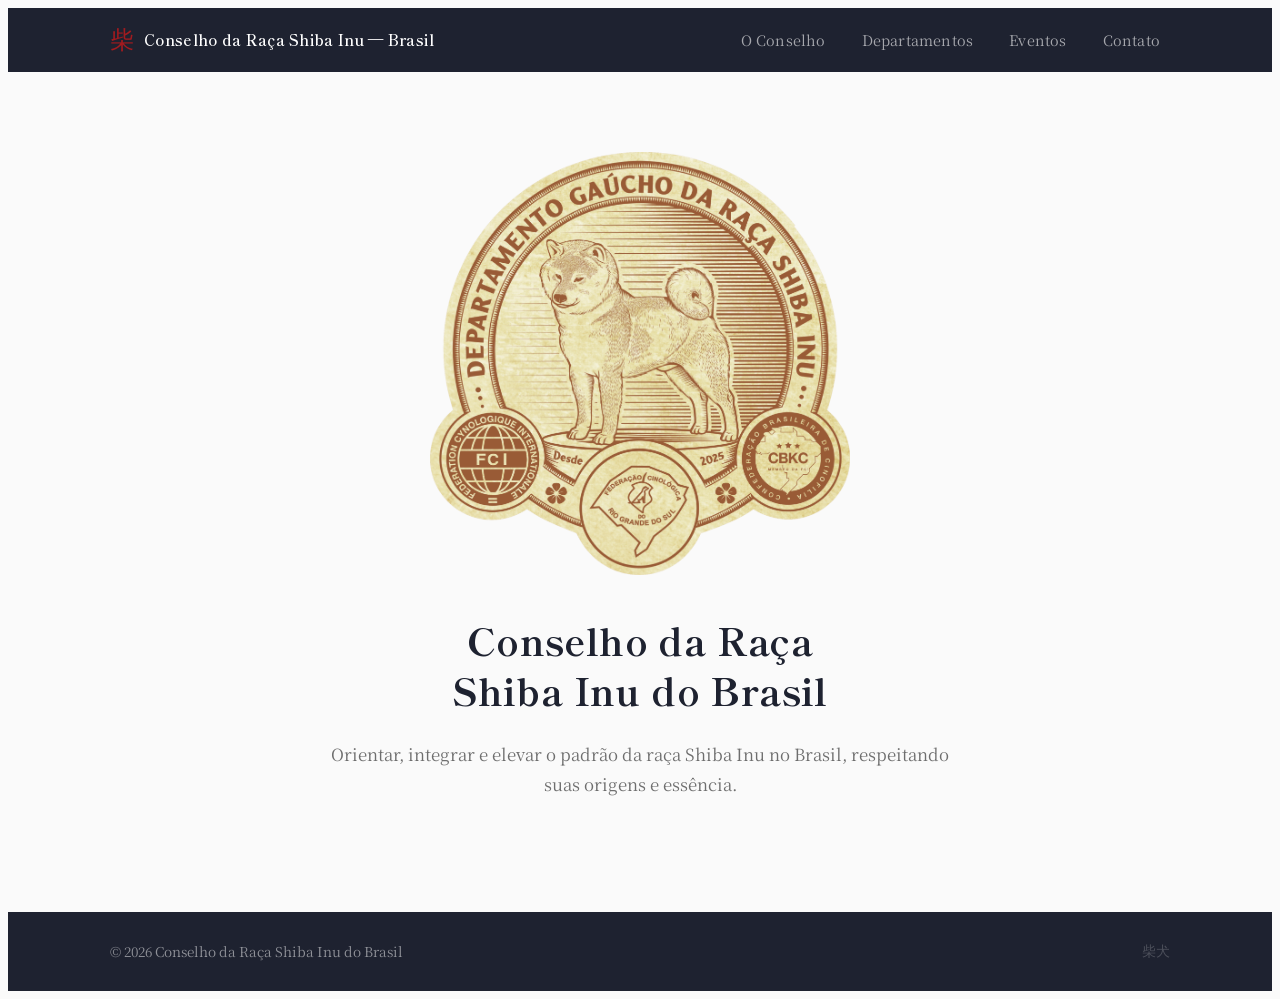
==== index.html @ 7827ef1e "deploy: kdsnunes/web-dogs@66e8b1d7741df94d279ebe425248049968919fbf" ====
<!DOCTYPE html><html lang="pt-BR" data-astro-cid-37fxchfa> <head><meta charset="utf-8"><meta name="viewport" content="width=device-width, initial-scale=1"><title>Conselho da Raça Shiba Inu — Brasil</title><link rel="preconnect" href="https://fonts.googleapis.com"><link rel="preconnect" href="https://fonts.gstatic.com" crossorigin><link href="https://fonts.googleapis.com/css2?family=Noto+Serif+JP:wght@400;500;600;700&family=Shippori+Mincho+B1:wght@400;600;700&display=swap" rel="stylesheet"><style>.hero-kamon[data-astro-cid-j7pv25f6]{text-align:center;padding:5rem 1rem 3rem}.hero-logo[data-astro-cid-j7pv25f6]{width:420px;max-width:80%;height:auto;margin:0 auto 2.5rem;display:block}.hero-kamon[data-astro-cid-j7pv25f6] h1[data-astro-cid-j7pv25f6]{font-family:Shippori Mincho B1,serif;font-size:2.4rem;font-weight:700;color:var(--ink-blue);letter-spacing:.4px;line-height:1.3;margin:0 0 1.5rem}.subtitle[data-astro-cid-j7pv25f6]{max-width:640px;margin:0 auto;color:var(--text-muted);font-size:1.05rem;line-height:1.8}
</style>
<link rel="stylesheet" href="/_astro/contato.B8xfZYZD.css"></head> <body data-astro-cid-37fxchfa> <header class="shiba-header" data-astro-cid-wav3tj7n> <div class="container" data-astro-cid-wav3tj7n> <a href="/" class="brand" aria-label="Página inicial" data-astro-cid-wav3tj7n> <span class="logo" data-astro-cid-wav3tj7n>柴</span> <span class="name" data-astro-cid-wav3tj7n>Conselho da Raça Shiba Inu — Brasil</span> </a> <nav class="nav nav-desktop" data-astro-cid-wav3tj7n> <a href="/sobre" data-astro-cid-wav3tj7n>O Conselho</a> <a href="/departamentos" data-astro-cid-wav3tj7n>Departamentos</a> <a href="/eventos" data-astro-cid-wav3tj7n>Eventos</a> <a href="/contato" data-astro-cid-wav3tj7n>Contato</a> </nav> <details class="menu" data-astro-cid-wav3tj7n> <summary class="hamburger" aria-label="Abrir menu" data-astro-cid-wav3tj7n> <span class="sr" data-astro-cid-wav3tj7n>Abrir menu</span> <span data-astro-cid-wav3tj7n></span> <span data-astro-cid-wav3tj7n></span> <span data-astro-cid-wav3tj7n></span> </summary> <nav class="nav nav-mobile" data-astro-cid-wav3tj7n> <a href="/sobre" data-astro-cid-wav3tj7n>O Conselho</a> <a href="/departamentos" data-astro-cid-wav3tj7n>Departamentos</a> <a href="/eventos" data-astro-cid-wav3tj7n>Eventos</a> <a href="/contato" data-astro-cid-wav3tj7n>Contato</a> </nav> </details> </div> </header>  <main class="container prose" data-astro-cid-37fxchfa>   <section class="hero-kamon" data-astro-cid-j7pv25f6> <img src="/logo.png" alt="Logotipo do Conselho da Raça Shiba Inu" class="hero-logo" data-astro-cid-j7pv25f6> <h1 data-astro-cid-j7pv25f6>Conselho da Raça<br data-astro-cid-j7pv25f6>Shiba Inu do Brasil</h1> <p class="subtitle" data-astro-cid-j7pv25f6>
Orientar, integrar e elevar o padrão da raça Shiba Inu no Brasil,
      respeitando suas origens e essência.
</p> </section>  </main> <footer class="conselho-footer" data-astro-cid-d3i62zzx> <div class="container" data-astro-cid-d3i62zzx> <p data-astro-cid-d3i62zzx>© 2026 Conselho da Raça Shiba Inu do Brasil</p> <p class="jp" aria-hidden="true" data-astro-cid-d3i62zzx>柴犬</p> </div> </footer>   </body></html>
---- _astro/contato.B8xfZYZD.css ----
.shiba-header[data-astro-cid-wav3tj7n]{position:sticky;top:0;z-index:50}.container[data-astro-cid-wav3tj7n]{max-width:1100px;margin:0 auto;padding:14px 20px;display:flex;align-items:center;justify-content:space-between;gap:16px}.brand[data-astro-cid-wav3tj7n]{display:inline-flex;align-items:center;gap:10px;text-decoration:none;color:#fff}.logo[data-astro-cid-wav3tj7n]{font-family:ui-serif,Hiragino Mincho ProN,Yu Mincho,serif;font-size:24px;line-height:1;color:var(--accent)}.logo-img[data-astro-cid-wav3tj7n]{height:28px;width:auto;display:block;filter:brightness(0) invert(1)}.name[data-astro-cid-wav3tj7n]{font-family:Shippori Mincho B1,serif;font-weight:600;font-size:.95rem;letter-spacing:.3px}.nav-desktop[data-astro-cid-wav3tj7n]{display:none;margin-left:auto;gap:16px}.menu[data-astro-cid-wav3tj7n]{display:block;margin-left:auto;position:relative}.nav[data-astro-cid-wav3tj7n] a[data-astro-cid-wav3tj7n]{color:#fff9;text-decoration:none;font-family:"Noto Serif JP",serif;font-size:.9rem;letter-spacing:.2px;padding:6px 10px;transition:color .2s ease}.nav[data-astro-cid-wav3tj7n] a[data-astro-cid-wav3tj7n]:hover{color:#fff}@media (max-width: 960px){.nav-desktop[data-astro-cid-wav3tj7n],.menu[data-astro-cid-wav3tj7n] .nav[data-astro-cid-wav3tj7n]{display:none}.menu[data-astro-cid-wav3tj7n][open] .nav[data-astro-cid-wav3tj7n]{display:flex;position:absolute;right:0;top:calc(100% + 8px);background:var(--ink-blue);border:1px solid rgba(255,255,255,.1);padding:10px;flex-direction:column;gap:4px;min-width:220px}.menu[data-astro-cid-wav3tj7n] .nav[data-astro-cid-wav3tj7n] a[data-astro-cid-wav3tj7n]{padding:8px 12px}}@media (min-width: 961px){.nav-desktop[data-astro-cid-wav3tj7n]{display:inline-flex}.menu[data-astro-cid-wav3tj7n]{display:none}}.hamburger[data-astro-cid-wav3tj7n]{width:32px;height:24px;display:flex;flex-direction:column;justify-content:space-between;background:none;border:none;cursor:pointer;padding:0;color:#fffc}.hamburger[data-astro-cid-wav3tj7n]::-webkit-details-marker{display:none}.hamburger[data-astro-cid-wav3tj7n] span[data-astro-cid-wav3tj7n]{display:block;width:100%;height:2px;background-color:currentColor;border-radius:1px;transition:all .3s ease}.hamburger[data-astro-cid-wav3tj7n]:hover span[data-astro-cid-wav3tj7n]:nth-child(2){opacity:.6}.menu[data-astro-cid-wav3tj7n][open]>.hamburger[data-astro-cid-wav3tj7n] span[data-astro-cid-wav3tj7n]:nth-child(1){transform:translateY(8px) rotate(45deg)}.menu[data-astro-cid-wav3tj7n][open]>.hamburger[data-astro-cid-wav3tj7n] span[data-astro-cid-wav3tj7n]:nth-child(2){opacity:0}.menu[data-astro-cid-wav3tj7n][open]>.hamburger[data-astro-cid-wav3tj7n] span[data-astro-cid-wav3tj7n]:nth-child(3){transform:translateY(-8px) rotate(-45deg)}.sr[data-astro-cid-wav3tj7n]{position:absolute;width:1px;height:1px;padding:0;margin:-1px;overflow:hidden;clip:rect(0,0,0,0);white-space:nowrap;border:0}.conselho-footer[data-astro-cid-d3i62zzx]{background:var(--ink-blue);color:#ffffff80;margin-top:4rem}.container[data-astro-cid-d3i62zzx]{max-width:1100px;margin:0 auto;padding:28px 20px;display:flex;align-items:center;justify-content:space-between}.conselho-footer[data-astro-cid-d3i62zzx] p[data-astro-cid-d3i62zzx]{color:#ffffff80;font-size:.85rem;margin:0}.jp[data-astro-cid-d3i62zzx]{font-family:ui-serif,Hiragino Mincho ProN,Yu Mincho,serif;opacity:.4;font-size:1.2rem}:root{--bg: #F5F0E6;--surface: #EAD8C0;--border: #D9CBB4;--text: #2C2C2C;--text-muted: #5a5a5a;--accent: #B3161E;--accent-2: #8C7851;--accent-3: #D4AF37}html,body{background:var(--bg);color:var(--text);font-family:Noto Sans JP,ui-sans-serif,system-ui,-apple-system,Segoe UI,Roboto,Helvetica,Arial;line-height:1.7}.container{max-width:1100px;margin:0 auto;padding:0 20px}.prose h1{font-size:2rem;margin:1.5rem 0 .75rem;font-family:Shippori Mincho B1,Yuji Syuku,serif;color:var(--accent);letter-spacing:.5px}.prose h2{font-size:1.5rem;margin:1.25rem 0 .5rem;font-family:Shippori Mincho B1,Yuji Syuku,serif;color:var(--accent)}.prose h3{font-family:Shippori Mincho B1,Yuji Syuku,serif;color:var(--accent)}.prose p{color:var(--text)}a{color:var(--accent);text-decoration-color:color-mix(in oklab,var(--accent),var(--bg) 60%)}a:hover{color:color-mix(in oklab,var(--accent),black 10%);background:#0000}.btn{display:inline-flex;align-items:center;gap:8px;color:#fff;background:linear-gradient(180deg,color-mix(in oklab,var(--accent),white 0%),color-mix(in oklab,var(--accent),black 8%));padding:10px 14px;border-radius:10px;text-decoration:none;box-shadow:0 8px 24px color-mix(in oklab,var(--accent),transparent 80%)}.btn.secondary{background:linear-gradient(180deg,color-mix(in oklab,var(--accent-2),white 10%),color-mix(in oklab,var(--accent-2),black 8%));color:#fff}.btn-wabi{display:inline-block;padding:10px 26px;border:1.5px solid #2C2C2C;color:#2c2c2c;background-color:#f5f0e6;font-family:"Noto Serif JP",serif;font-size:1rem;letter-spacing:.5px;transition:all .25s ease;position:relative;overflow:hidden}.btn-wabi:after{content:"";position:absolute;top:0;left:0;width:100%;height:100%;background-color:#b3161e;transform:scaleX(0);transform-origin:right;transition:transform .3s ease;z-index:-1}.btn-wabi:hover:after{transform:scaleX(1);transform-origin:left}.btn-wabi:hover{color:#fff;border-color:#b3161e}.divider{height:1px;background:var(--border);margin:24px 0}.pattern-seigaiha{background-color:var(--bg);background-image:url("data:image/svg+xml;utf8,<svg xmlns='http://www.w3.org/2000/svg' width='40' height='20' viewBox='0 0 40 20'><path d='M0 20q10-20 20 0 10-20 20 0' fill='none' stroke='%231e2230' stroke-width='1' stroke-opacity='0.25'/></svg>");background-size:40px 20px}.pattern-asanoha{background-color:var(--bg);background-image:url("data:image/svg+xml;utf8,<svg xmlns='http://www.w3.org/2000/svg' width='40' height='40' viewBox='0 0 40 40'><path d='M20 0l10 20-10 20L10 20 20 0zm0 0L0 10l10 10L0 30l20-10L40 30 30 20 40 10 20 0' fill='none' stroke='%231e2230' stroke-width='1' stroke-opacity='0.18'/></svg>");background-size:40px 40px}.washi-bg{background-color:var(--bg);background-image:url(/textures/washi-light.png),radial-gradient(100% 100% at 0 0,#ffffff40,#0000 70%),radial-gradient(100% 100% at 100% 100%,#00000010,#0000 70%);background-size:cover,auto,auto;background-attachment:fixed,fixed,fixed}.back-bar[data-astro-cid-37fxchfa]{display:flex;align-items:center;margin:1.5rem 0 .5rem}:root{--bg-main: #FAFAFA;--bg-alt: #F1F1F1;--text-main: #1E1E1E;--text-muted: #6E6E6E;--accent: #A11B1F;--ink-blue: #1E2230;--bg: var(--bg-main);--surface: var(--bg-alt);--border: #D8D8D8;--text: var(--text-main);--accent-2: var(--ink-blue);--accent-3: var(--ink-blue)}*,*:before,*:after{box-sizing:border-box}html,body{background:var(--bg-main);color:var(--text-main);font-family:"Noto Serif JP",serif;font-size:16px;line-height:1.7;-webkit-font-smoothing:antialiased}.prose h1{font-family:Shippori Mincho B1,serif;font-size:2.2rem;font-weight:700;letter-spacing:.4px;color:var(--ink-blue);margin-bottom:1.5rem}.prose h2{font-family:Shippori Mincho B1,serif;font-size:1.6rem;font-weight:600;letter-spacing:.4px;color:var(--ink-blue);margin:3rem 0 1rem}.prose h3{font-family:Shippori Mincho B1,serif;font-size:1.2rem;font-weight:600;letter-spacing:.4px;color:var(--ink-blue);margin:2rem 0 .8rem}.prose p{color:var(--text-main);margin-bottom:1rem}.prose a{color:var(--accent);text-decoration:none;border-bottom:1px solid transparent;transition:border-color .2s ease}.prose a:hover{border-bottom-color:var(--accent);background:none}.btn-kamon{display:inline-block;padding:10px 24px;border:1.5px solid var(--accent);background:transparent;color:var(--accent);font-family:"Noto Serif JP",serif;font-size:.95rem;letter-spacing:.4px;text-decoration:none;transition:all .25s ease;cursor:pointer}.btn-kamon:hover{background:var(--accent);color:#fff}.btn-kamon--secondary{border-color:var(--ink-blue);color:var(--ink-blue)}.btn-kamon--secondary:hover{background:var(--ink-blue);color:#fff}.link-kamon{position:relative;color:var(--text-main);text-decoration:none;padding-bottom:4px;display:inline-flex;align-items:center;gap:6px;font-size:.9rem}.link-kamon:after{content:"";position:absolute;left:0;bottom:0;width:0;height:1px;background:var(--accent);transition:width .3s ease}.link-kamon:hover:after{width:100%}.btn-wabi{padding:10px 24px;border:1.5px solid var(--accent);background:transparent;color:var(--accent);font-family:"Noto Serif JP",serif;font-size:.95rem;letter-spacing:.4px}.btn-wabi:after{display:none}.btn-wabi:hover{background:var(--accent);color:#fff;border-color:var(--accent)}.kamon-divider{width:40px;height:40px;border:1px solid var(--accent);border-radius:50%;margin:3rem auto}.line-divider{height:1px;background:var(--border);margin:2.5rem 0}.section-kamon{margin:2rem 0;padding:2rem;background:#fff;border:1px solid var(--border)}.section-kamon h1:first-child,.section-kamon h2:first-child{margin-top:0}.washi-bg{background-color:var(--bg-main);background-image:none}.shiba-header{background:var(--ink-blue)}
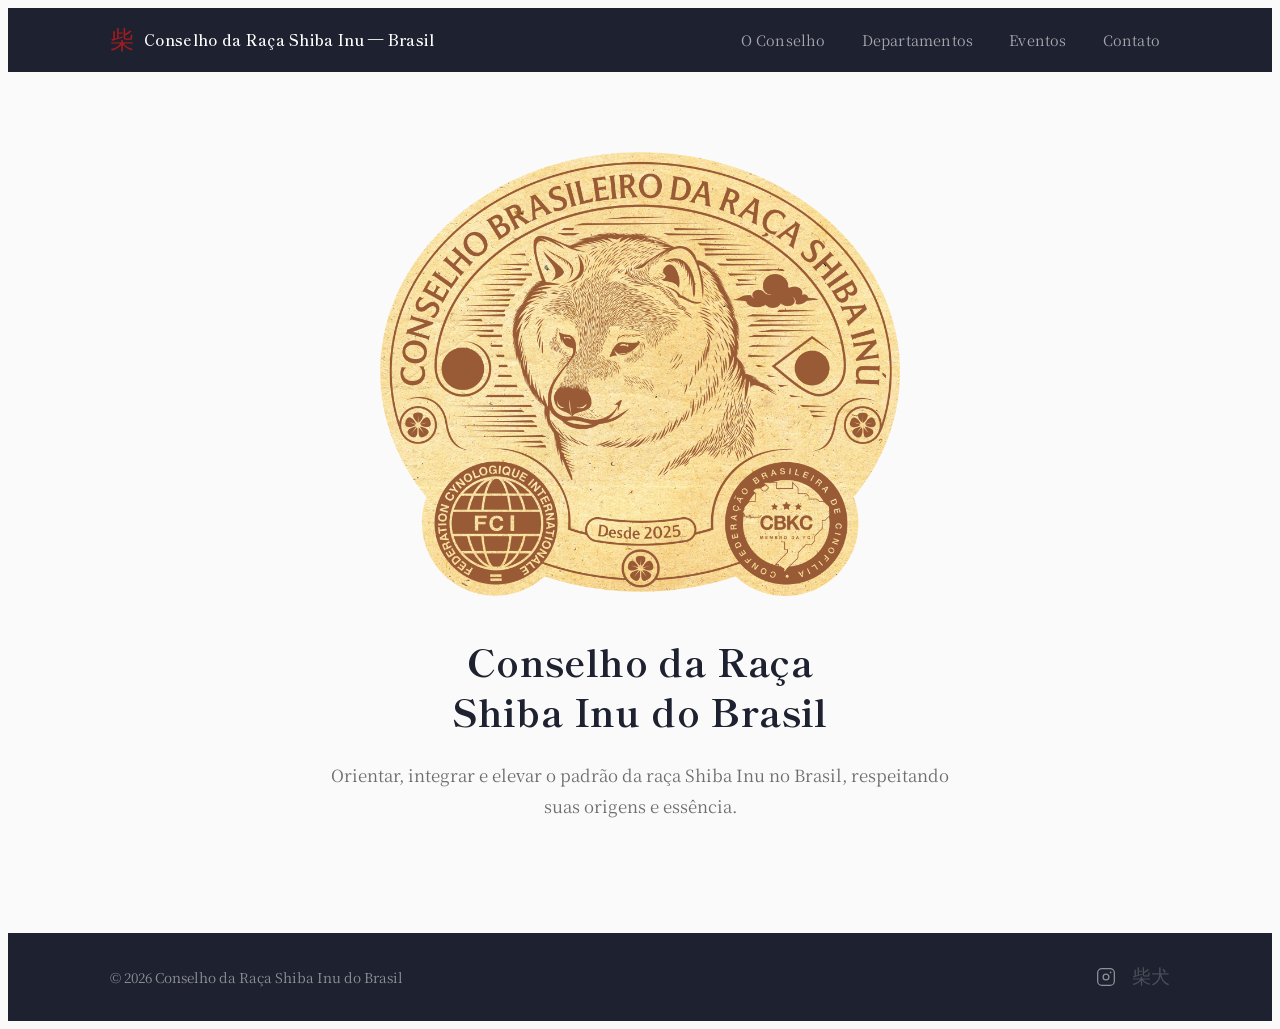
==== commit 4cb06176: "deploy: kdsnunes/web-dogs@05b7cd9f677b4080dc996cb9423f767e3992621b" ====
--- a/index.html
+++ b/index.html
@@ -1,6 +1,6 @@
-<!DOCTYPE html><html lang="pt-BR" data-astro-cid-37fxchfa> <head><meta charset="utf-8"><meta name="viewport" content="width=device-width, initial-scale=1"><title>Conselho da Raça Shiba Inu — Brasil</title><link rel="preconnect" href="https://fonts.googleapis.com"><link rel="preconnect" href="https://fonts.gstatic.com" crossorigin><link href="https://fonts.googleapis.com/css2?family=Noto+Serif+JP:wght@400;500;600;700&family=Shippori+Mincho+B1:wght@400;600;700&display=swap" rel="stylesheet"><style>.hero-kamon[data-astro-cid-j7pv25f6]{text-align:center;padding:5rem 1rem 3rem}.hero-logo[data-astro-cid-j7pv25f6]{width:420px;max-width:80%;height:auto;margin:0 auto 2.5rem;display:block}.hero-kamon[data-astro-cid-j7pv25f6] h1[data-astro-cid-j7pv25f6]{font-family:Shippori Mincho B1,serif;font-size:2.4rem;font-weight:700;color:var(--ink-blue);letter-spacing:.4px;line-height:1.3;margin:0 0 1.5rem}.subtitle[data-astro-cid-j7pv25f6]{max-width:640px;margin:0 auto;color:var(--text-muted);font-size:1.05rem;line-height:1.8}
+<!DOCTYPE html><html lang="pt-BR" data-astro-cid-37fxchfa> <head><meta charset="utf-8"><meta name="viewport" content="width=device-width, initial-scale=1"><title>Conselho da Raça Shiba Inu — Brasil</title><link rel="preconnect" href="https://fonts.googleapis.com"><link rel="preconnect" href="https://fonts.gstatic.com" crossorigin><link href="https://fonts.googleapis.com/css2?family=Noto+Serif+JP:wght@400;500;600;700&family=Shippori+Mincho+B1:wght@400;600;700&display=swap" rel="stylesheet"><style>.hero-kamon[data-astro-cid-j7pv25f6]{text-align:center;padding:5rem 1rem 3rem}.hero-logo[data-astro-cid-j7pv25f6]{width:520px;max-width:85%;height:auto;margin:0 auto 2.5rem;display:block}.hero-kamon[data-astro-cid-j7pv25f6] h1[data-astro-cid-j7pv25f6]{font-family:Shippori Mincho B1,serif;font-size:2.4rem;font-weight:700;color:var(--ink-blue);letter-spacing:.4px;line-height:1.3;margin:0 0 1.5rem}.subtitle[data-astro-cid-j7pv25f6]{max-width:640px;margin:0 auto;color:var(--text-muted);font-size:1.05rem;line-height:1.8}
 </style>
-<link rel="stylesheet" href="/_astro/contato.B8xfZYZD.css"></head> <body data-astro-cid-37fxchfa> <header class="shiba-header" data-astro-cid-wav3tj7n> <div class="container" data-astro-cid-wav3tj7n> <a href="/" class="brand" aria-label="Página inicial" data-astro-cid-wav3tj7n> <span class="logo" data-astro-cid-wav3tj7n>柴</span> <span class="name" data-astro-cid-wav3tj7n>Conselho da Raça Shiba Inu — Brasil</span> </a> <nav class="nav nav-desktop" data-astro-cid-wav3tj7n> <a href="/sobre" data-astro-cid-wav3tj7n>O Conselho</a> <a href="/departamentos" data-astro-cid-wav3tj7n>Departamentos</a> <a href="/eventos" data-astro-cid-wav3tj7n>Eventos</a> <a href="/contato" data-astro-cid-wav3tj7n>Contato</a> </nav> <details class="menu" data-astro-cid-wav3tj7n> <summary class="hamburger" aria-label="Abrir menu" data-astro-cid-wav3tj7n> <span class="sr" data-astro-cid-wav3tj7n>Abrir menu</span> <span data-astro-cid-wav3tj7n></span> <span data-astro-cid-wav3tj7n></span> <span data-astro-cid-wav3tj7n></span> </summary> <nav class="nav nav-mobile" data-astro-cid-wav3tj7n> <a href="/sobre" data-astro-cid-wav3tj7n>O Conselho</a> <a href="/departamentos" data-astro-cid-wav3tj7n>Departamentos</a> <a href="/eventos" data-astro-cid-wav3tj7n>Eventos</a> <a href="/contato" data-astro-cid-wav3tj7n>Contato</a> </nav> </details> </div> </header>  <main class="container prose" data-astro-cid-37fxchfa>   <section class="hero-kamon" data-astro-cid-j7pv25f6> <img src="/logo.png" alt="Logotipo do Conselho da Raça Shiba Inu" class="hero-logo" data-astro-cid-j7pv25f6> <h1 data-astro-cid-j7pv25f6>Conselho da Raça<br data-astro-cid-j7pv25f6>Shiba Inu do Brasil</h1> <p class="subtitle" data-astro-cid-j7pv25f6>
+<link rel="stylesheet" href="/_astro/contato.fUPW0b49.css"></head> <body data-astro-cid-37fxchfa> <header class="shiba-header" data-astro-cid-wav3tj7n> <div class="container" data-astro-cid-wav3tj7n> <a href="/" class="brand" aria-label="Página inicial" data-astro-cid-wav3tj7n> <span class="logo" data-astro-cid-wav3tj7n>柴</span> <span class="name" data-astro-cid-wav3tj7n>Conselho da Raça Shiba Inu — Brasil</span> </a> <nav class="nav nav-desktop" data-astro-cid-wav3tj7n> <a href="/sobre" data-astro-cid-wav3tj7n>O Conselho</a> <a href="/departamentos" data-astro-cid-wav3tj7n>Departamentos</a> <a href="/eventos" data-astro-cid-wav3tj7n>Eventos</a> <a href="/contato" data-astro-cid-wav3tj7n>Contato</a> </nav> <details class="menu" data-astro-cid-wav3tj7n> <summary class="hamburger" aria-label="Abrir menu" data-astro-cid-wav3tj7n> <span class="sr" data-astro-cid-wav3tj7n>Abrir menu</span> <span data-astro-cid-wav3tj7n></span> <span data-astro-cid-wav3tj7n></span> <span data-astro-cid-wav3tj7n></span> </summary> <nav class="nav nav-mobile" data-astro-cid-wav3tj7n> <a href="/sobre" data-astro-cid-wav3tj7n>O Conselho</a> <a href="/departamentos" data-astro-cid-wav3tj7n>Departamentos</a> <a href="/eventos" data-astro-cid-wav3tj7n>Eventos</a> <a href="/contato" data-astro-cid-wav3tj7n>Contato</a> </nav> </details> </div> </header>  <main class="container prose" data-astro-cid-37fxchfa>   <section class="hero-kamon" data-astro-cid-j7pv25f6> <img src="/logo.png" alt="Logotipo do Conselho da Raça Shiba Inu" class="hero-logo" data-astro-cid-j7pv25f6> <h1 data-astro-cid-j7pv25f6>Conselho da Raça<br data-astro-cid-j7pv25f6>Shiba Inu do Brasil</h1> <p class="subtitle" data-astro-cid-j7pv25f6>
 Orientar, integrar e elevar o padrão da raça Shiba Inu no Brasil,
       respeitando suas origens e essência.
-</p> </section>  </main> <footer class="conselho-footer" data-astro-cid-d3i62zzx> <div class="container" data-astro-cid-d3i62zzx> <p data-astro-cid-d3i62zzx>© 2026 Conselho da Raça Shiba Inu do Brasil</p> <p class="jp" aria-hidden="true" data-astro-cid-d3i62zzx>柴犬</p> </div> </footer>   </body></html> +</p> </section>  </main> <footer class="conselho-footer" data-astro-cid-d3i62zzx> <div class="container" data-astro-cid-d3i62zzx> <p data-astro-cid-d3i62zzx>© 2026 Conselho da Raça Shiba Inu do Brasil</p> <div class="footer-right" data-astro-cid-d3i62zzx> <a href="https://www.instagram.com/cbr.shibainu" class="ig-link" target="_blank" rel="noopener noreferrer" aria-label="Instagram do Conselho" data-astro-cid-d3i62zzx> <svg viewBox="0 0 24 24" class="icon-ig" aria-hidden="true" focusable="false" data-astro-cid-d3i62zzx> <path d="M7 2h10a5 5 0 015 5v10a5 5 0 01-5 5H7a5 5 0 01-5-5V7a5 5 0 015-5z" fill="none" stroke="currentColor" stroke-width="1.5" data-astro-cid-d3i62zzx></path> <circle cx="12" cy="12" r="3.5" fill="none" stroke="currentColor" stroke-width="1.5" data-astro-cid-d3i62zzx></circle> <circle cx="17.5" cy="6.5" r="1" fill="currentColor" data-astro-cid-d3i62zzx></circle> </svg> </a> <span class="jp" aria-hidden="true" data-astro-cid-d3i62zzx>柴犬</span> </div> </div> </footer>   </body></html> 
--- a/_astro/contato.fUPW0b49.css
+++ b/_astro/contato.fUPW0b49.css
@@ -0,0 +1 @@
+.shiba-header[data-astro-cid-wav3tj7n]{position:sticky;top:0;z-index:50}.container[data-astro-cid-wav3tj7n]{max-width:1100px;margin:0 auto;padding:14px 20px;display:flex;align-items:center;justify-content:space-between;gap:16px}.brand[data-astro-cid-wav3tj7n]{display:inline-flex;align-items:center;gap:10px;text-decoration:none;color:#fff}.logo[data-astro-cid-wav3tj7n]{font-family:ui-serif,Hiragino Mincho ProN,Yu Mincho,serif;font-size:24px;line-height:1;color:var(--accent)}.logo-img[data-astro-cid-wav3tj7n]{height:28px;width:auto;display:block}.name[data-astro-cid-wav3tj7n]{font-family:Shippori Mincho B1,serif;font-weight:600;font-size:.95rem;letter-spacing:.3px}.nav-desktop[data-astro-cid-wav3tj7n]{display:none;margin-left:auto;gap:16px}.menu[data-astro-cid-wav3tj7n]{display:block;margin-left:auto;position:relative}.nav[data-astro-cid-wav3tj7n] a[data-astro-cid-wav3tj7n]{color:#fff9;text-decoration:none;font-family:"Noto Serif JP",serif;font-size:.9rem;letter-spacing:.2px;padding:6px 10px;transition:color .2s ease}.nav[data-astro-cid-wav3tj7n] a[data-astro-cid-wav3tj7n]:hover{color:#fff}@media (max-width: 960px){.nav-desktop[data-astro-cid-wav3tj7n],.menu[data-astro-cid-wav3tj7n] .nav[data-astro-cid-wav3tj7n]{display:none}.menu[data-astro-cid-wav3tj7n][open] .nav[data-astro-cid-wav3tj7n]{display:flex;position:absolute;right:0;top:calc(100% + 8px);background:var(--ink-blue);border:1px solid rgba(255,255,255,.1);padding:10px;flex-direction:column;gap:4px;min-width:220px}.menu[data-astro-cid-wav3tj7n] .nav[data-astro-cid-wav3tj7n] a[data-astro-cid-wav3tj7n]{padding:8px 12px}}@media (min-width: 961px){.nav-desktop[data-astro-cid-wav3tj7n]{display:inline-flex}.menu[data-astro-cid-wav3tj7n]{display:none}}.hamburger[data-astro-cid-wav3tj7n]{width:32px;height:24px;display:flex;flex-direction:column;justify-content:space-between;background:none;border:none;cursor:pointer;padding:0;color:#fffc}.hamburger[data-astro-cid-wav3tj7n]::-webkit-details-marker{display:none}.hamburger[data-astro-cid-wav3tj7n] span[data-astro-cid-wav3tj7n]{display:block;width:100%;height:2px;background-color:currentColor;border-radius:1px;transition:all .3s ease}.hamburger[data-astro-cid-wav3tj7n]:hover span[data-astro-cid-wav3tj7n]:nth-child(2){opacity:.6}.menu[data-astro-cid-wav3tj7n][open]>.hamburger[data-astro-cid-wav3tj7n] span[data-astro-cid-wav3tj7n]:nth-child(1){transform:translateY(8px) rotate(45deg)}.menu[data-astro-cid-wav3tj7n][open]>.hamburger[data-astro-cid-wav3tj7n] span[data-astro-cid-wav3tj7n]:nth-child(2){opacity:0}.menu[data-astro-cid-wav3tj7n][open]>.hamburger[data-astro-cid-wav3tj7n] span[data-astro-cid-wav3tj7n]:nth-child(3){transform:translateY(-8px) rotate(-45deg)}.sr[data-astro-cid-wav3tj7n]{position:absolute;width:1px;height:1px;padding:0;margin:-1px;overflow:hidden;clip:rect(0,0,0,0);white-space:nowrap;border:0}.conselho-footer[data-astro-cid-d3i62zzx]{background:var(--ink-blue);color:#ffffff80;margin-top:4rem}.container[data-astro-cid-d3i62zzx]{max-width:1100px;margin:0 auto;padding:28px 20px;display:flex;align-items:center;justify-content:space-between}.conselho-footer[data-astro-cid-d3i62zzx] p[data-astro-cid-d3i62zzx]{color:#ffffff80;font-size:.85rem;margin:0}.footer-right[data-astro-cid-d3i62zzx]{display:flex;align-items:center;gap:16px}.ig-link[data-astro-cid-d3i62zzx]{color:#ffffff80;transition:color .25s ease}.ig-link[data-astro-cid-d3i62zzx]:hover{color:#fff}.icon-ig[data-astro-cid-d3i62zzx]{width:20px;height:20px;display:block}.jp[data-astro-cid-d3i62zzx]{font-family:ui-serif,Hiragino Mincho ProN,Yu Mincho,serif;opacity:.4;font-size:1.2rem}:root{--bg: #F5F0E6;--surface: #EAD8C0;--border: #D9CBB4;--text: #2C2C2C;--text-muted: #5a5a5a;--accent: #B3161E;--accent-2: #8C7851;--accent-3: #D4AF37}html,body{background:var(--bg);color:var(--text);font-family:Noto Sans JP,ui-sans-serif,system-ui,-apple-system,Segoe UI,Roboto,Helvetica,Arial;line-height:1.7}.container{max-width:1100px;margin:0 auto;padding:0 20px}.prose h1{font-size:2rem;margin:1.5rem 0 .75rem;font-family:Shippori Mincho B1,Yuji Syuku,serif;color:var(--accent);letter-spacing:.5px}.prose h2{font-size:1.5rem;margin:1.25rem 0 .5rem;font-family:Shippori Mincho B1,Yuji Syuku,serif;color:var(--accent)}.prose h3{font-family:Shippori Mincho B1,Yuji Syuku,serif;color:var(--accent)}.prose p{color:var(--text)}a{color:var(--accent);text-decoration-color:color-mix(in oklab,var(--accent),var(--bg) 60%)}a:hover{color:color-mix(in oklab,var(--accent),black 10%);background:#0000}.btn{display:inline-flex;align-items:center;gap:8px;color:#fff;background:linear-gradient(180deg,color-mix(in oklab,var(--accent),white 0%),color-mix(in oklab,var(--accent),black 8%));padding:10px 14px;border-radius:10px;text-decoration:none;box-shadow:0 8px 24px color-mix(in oklab,var(--accent),transparent 80%)}.btn.secondary{background:linear-gradient(180deg,color-mix(in oklab,var(--accent-2),white 10%),color-mix(in oklab,var(--accent-2),black 8%));color:#fff}.btn-wabi{display:inline-block;padding:10px 26px;border:1.5px solid #2C2C2C;color:#2c2c2c;background-color:#f5f0e6;font-family:"Noto Serif JP",serif;font-size:1rem;letter-spacing:.5px;transition:all .25s ease;position:relative;overflow:hidden}.btn-wabi:after{content:"";position:absolute;top:0;left:0;width:100%;height:100%;background-color:#b3161e;transform:scaleX(0);transform-origin:right;transition:transform .3s ease;z-index:-1}.btn-wabi:hover:after{transform:scaleX(1);transform-origin:left}.btn-wabi:hover{color:#fff;border-color:#b3161e}.divider{height:1px;background:var(--border);margin:24px 0}.pattern-seigaiha{background-color:var(--bg);background-image:url("data:image/svg+xml;utf8,<svg xmlns='http://www.w3.org/2000/svg' width='40' height='20' viewBox='0 0 40 20'><path d='M0 20q10-20 20 0 10-20 20 0' fill='none' stroke='%231e2230' stroke-width='1' stroke-opacity='0.25'/></svg>");background-size:40px 20px}.pattern-asanoha{background-color:var(--bg);background-image:url("data:image/svg+xml;utf8,<svg xmlns='http://www.w3.org/2000/svg' width='40' height='40' viewBox='0 0 40 40'><path d='M20 0l10 20-10 20L10 20 20 0zm0 0L0 10l10 10L0 30l20-10L40 30 30 20 40 10 20 0' fill='none' stroke='%231e2230' stroke-width='1' stroke-opacity='0.18'/></svg>");background-size:40px 40px}.washi-bg{background-color:var(--bg);background-image:url(/textures/washi-light.png),radial-gradient(100% 100% at 0 0,#ffffff40,#0000 70%),radial-gradient(100% 100% at 100% 100%,#00000010,#0000 70%);background-size:cover,auto,auto;background-attachment:fixed,fixed,fixed}.back-bar[data-astro-cid-37fxchfa]{display:flex;align-items:center;margin:1.5rem 0 .5rem}:root{--bg-main: #FAFAFA;--bg-alt: #F1F1F1;--text-main: #1E1E1E;--text-muted: #6E6E6E;--accent: #A11B1F;--ink-blue: #1E2230;--bg: var(--bg-main);--surface: var(--bg-alt);--border: #D8D8D8;--text: var(--text-main);--accent-2: var(--ink-blue);--accent-3: var(--ink-blue)}*,*:before,*:after{box-sizing:border-box}html,body{background:var(--bg-main);color:var(--text-main);font-family:"Noto Serif JP",serif;font-size:16px;line-height:1.7;-webkit-font-smoothing:antialiased}.prose h1{font-family:Shippori Mincho B1,serif;font-size:2.2rem;font-weight:700;letter-spacing:.4px;color:var(--ink-blue);margin-bottom:1.5rem}.prose h2{font-family:Shippori Mincho B1,serif;font-size:1.6rem;font-weight:600;letter-spacing:.4px;color:var(--ink-blue);margin:3rem 0 1rem}.prose h3{font-family:Shippori Mincho B1,serif;font-size:1.2rem;font-weight:600;letter-spacing:.4px;color:var(--ink-blue);margin:2rem 0 .8rem}.prose p{color:var(--text-main);margin-bottom:1rem}.prose a{color:var(--accent);text-decoration:none;border-bottom:1px solid transparent;transition:border-color .2s ease}.prose a:hover{border-bottom-color:var(--accent);background:none}.btn-kamon{display:inline-block;padding:10px 24px;border:1.5px solid var(--accent);background:transparent;color:var(--accent);font-family:"Noto Serif JP",serif;font-size:.95rem;letter-spacing:.4px;text-decoration:none;transition:all .25s ease;cursor:pointer}.btn-kamon:hover{background:var(--accent);color:#fff}.btn-kamon--secondary{border-color:var(--ink-blue);color:var(--ink-blue)}.btn-kamon--secondary:hover{background:var(--ink-blue);color:#fff}.link-kamon{position:relative;color:var(--text-main);text-decoration:none;padding-bottom:4px;display:inline-flex;align-items:center;gap:6px;font-size:.9rem}.link-kamon:after{content:"";position:absolute;left:0;bottom:0;width:0;height:1px;background:var(--accent);transition:width .3s ease}.link-kamon:hover:after{width:100%}.btn-wabi{padding:10px 24px;border:1.5px solid var(--accent);background:transparent;color:var(--accent);font-family:"Noto Serif JP",serif;font-size:.95rem;letter-spacing:.4px}.btn-wabi:after{display:none}.btn-wabi:hover{background:var(--accent);color:#fff;border-color:var(--accent)}.kamon-divider{width:40px;height:40px;border:1px solid var(--accent);border-radius:50%;margin:3rem auto}.line-divider{height:1px;background:var(--border);margin:2.5rem 0}.section-kamon{margin:2rem 0;padding:2rem;background:#fff;border:1px solid var(--border)}.section-kamon h1:first-child,.section-kamon h2:first-child{margin-top:0}.washi-bg{background-color:var(--bg-main);background-image:none}.shiba-header{background:var(--ink-blue)}
